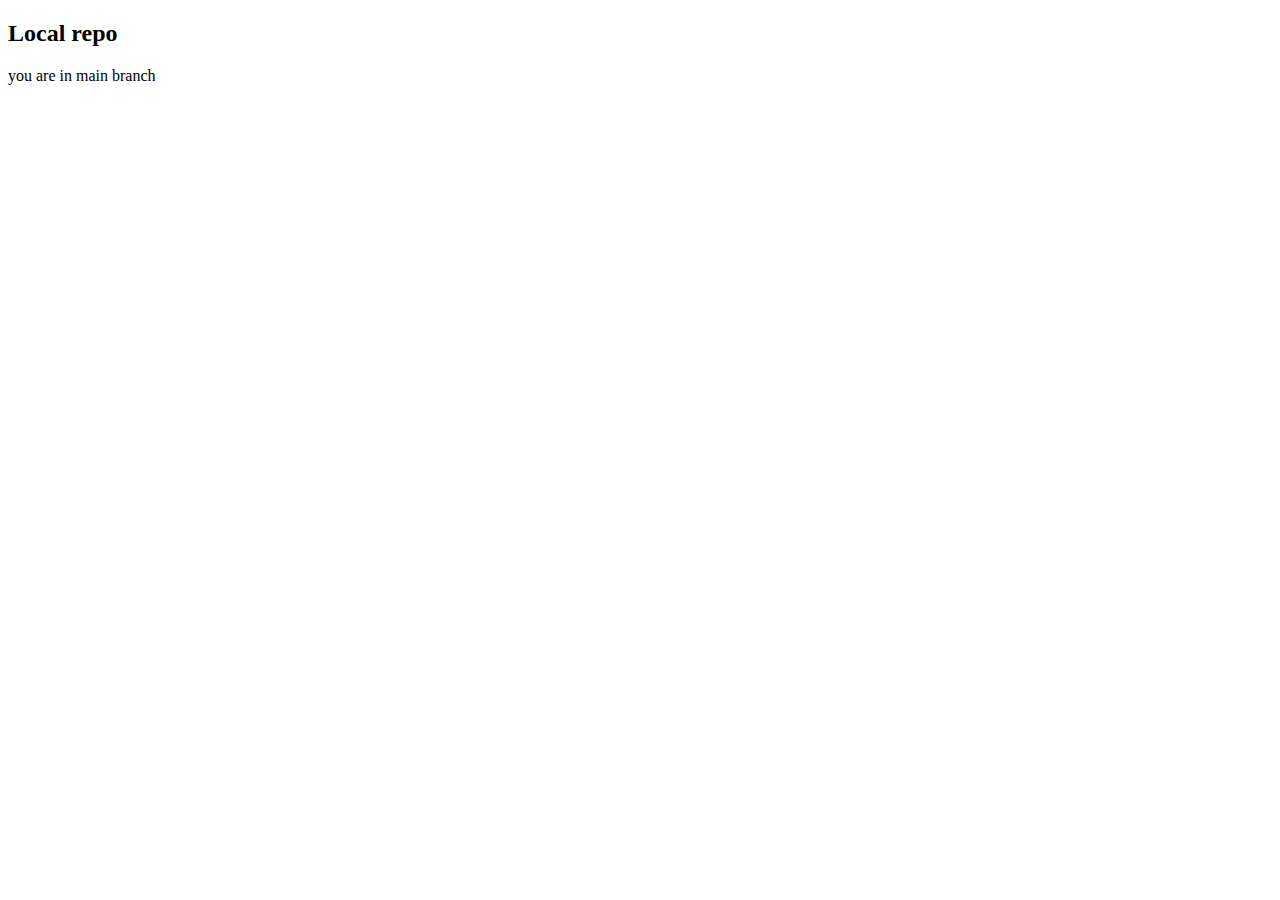
==== index.html @ 8d01f18d "paraadded" ====
<!DOCTYPE html>
<html lang="en">
<head>
    <meta charset="UTF-8">
    <meta name="viewport" content="width=<>, initial-scale=1.0">
    <title>Document</title>
</head>
<body>
    <h2>Local repo</h2>
    <p>you are in main branch</p>
</body>
</html>
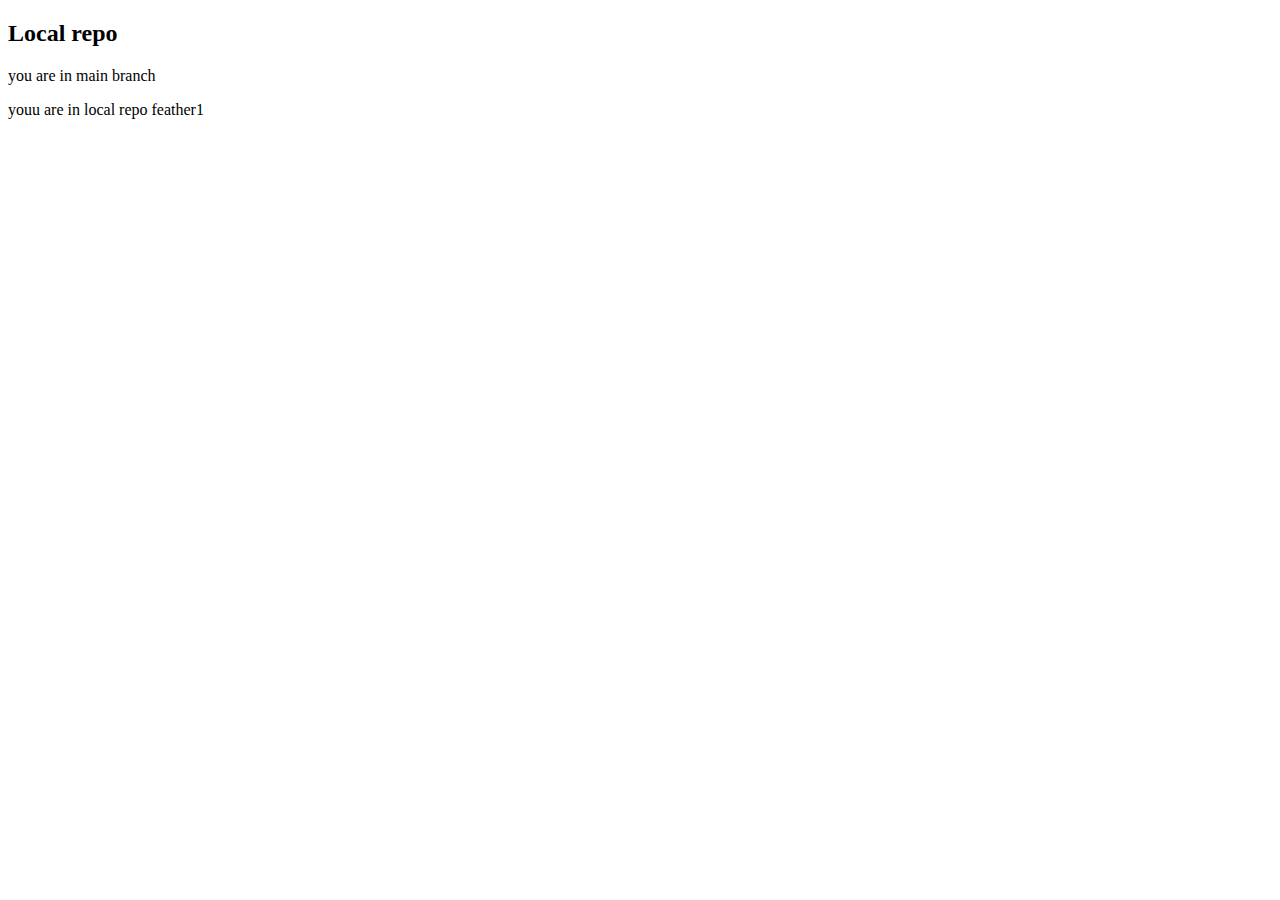
==== commit c6642dd1: "feature1 added" ====
--- a/index.html
+++ b/index.html
@@ -8,5 +8,6 @@
 <body>
     <h2>Local repo</h2>
     <p>you are in main branch</p>
+    <p> youu are in local repo feather1</p>
 </body>
 </html>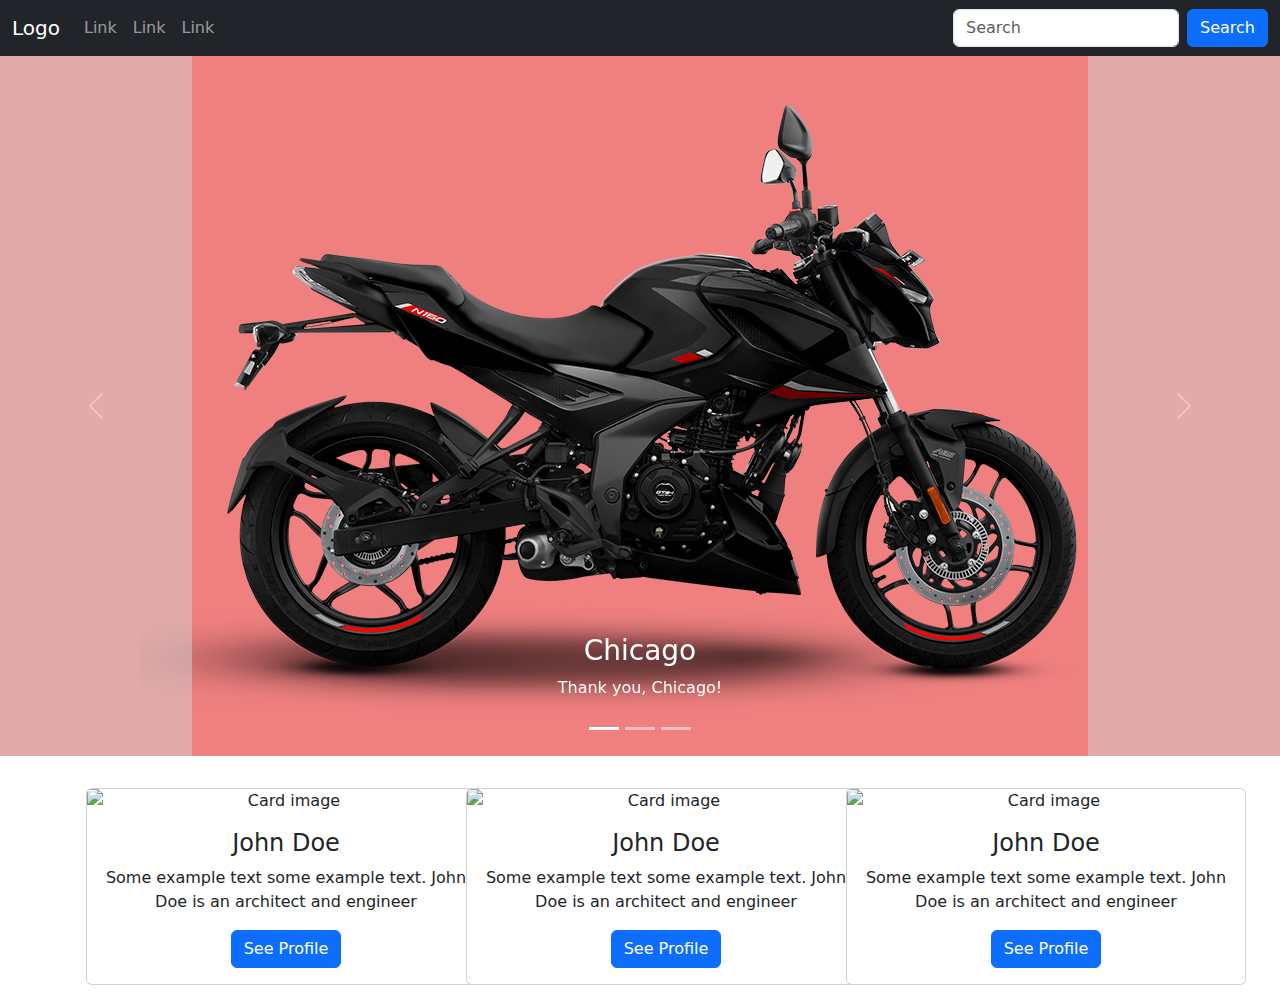
==== commit e0488e5e: "bootstarp" ====
--- a/index.html
+++ b/index.html
@@ -4,10 +4,113 @@
     <meta charset="UTF-8">
     <meta name="viewport" content="width=<>, initial-scale=1.0">
     <title>Document</title>
+    <link href="index.css" rel="stylesheet">
+    <link href="https://cdn.jsdelivr.net/npm/bootstrap@5.3.2/dist/css/bootstrap.min.css" rel="stylesheet">
 </head>
 <body>
-    <h2>Local repo</h2>
-    <p>you are in main branch</p>
-    <p> youu are in local repo feather1</p>
+    <nav class="navbar navbar-expand-sm navbar-dark bg-dark">
+        <div class="container-fluid">
+          <a class="navbar-brand" href="javascript:void(0)">Logo</a>
+          <button class="navbar-toggler" type="button" data-bs-toggle="collapse" data-bs-target="#mynavbar">
+            <span class="navbar-toggler-icon"></span>
+          </button>
+          <div class="collapse navbar-collapse" id="mynavbar">
+            <ul class="navbar-nav me-auto">
+              <li class="nav-item">
+                <a class="nav-link" href="javascript:void(0)">Link</a>
+              </li>
+              <li class="nav-item">
+                <a class="nav-link" href="javascript:void(0)">Link</a>
+              </li>
+              <li class="nav-item">
+                <a class="nav-link" href="javascript:void(0)">Link</a>
+              </li>
+            </ul>
+            <form class="d-flex">
+              <input class="form-control me-2" type="text" placeholder="Search">
+              <button class="btn btn-primary" type="button">Search</button>
+            </form>
+          </div>
+        </div>
+      </nav>
+      <!-- Carousel -->
+<div id="demo" class="carousel slide" data-bs-ride="carousel">
+
+    <!-- Indicators/dots -->
+    <div class="carousel-indicators">
+      <button type="button" data-bs-target="#demo" data-bs-slide-to="0" class="active"></button>
+      <button type="button" data-bs-target="#demo" data-bs-slide-to="1"></button>
+      <button type="button" data-bs-target="#demo" data-bs-slide-to="2"></button>
+    </div>
+    
+    <!-- The slideshow/carousel -->
+    <div class="carousel-inner">
+      <div class="carousel-item">
+        <img src="p-n-160.png" alt="Los Angeles" style="width: 100%; max-width: 1000px;">
+        <div class="carousel-caption">
+          <h3>Los Angeles</h3>
+          <p>We had such a great time in LA!</p>
+        </div>
+      </div>
+      <div class="carousel-item active">
+        <img src="p-n-160.png" style="width: 100%; max-width: 1000px;">
+        <div class="carousel-caption">
+          <h3>Chicago</h3>
+          <p>Thank you, Chicago!</p>
+        </div> 
+      </div>
+      <div class="carousel-item">
+        <img src="p-n-160.png" style="width: 100%; max-width: 1000px;">
+        <div class="carousel-caption">
+          <h3>New York</h3>
+          <p>We love the Big Apple!</p>
+        </div>  
+      </div>
+    </div>
+    
+    <!-- Left and right controls/icons -->
+    <button class="carousel-control-prev" type="button" data-bs-target="#demo" data-bs-slide="prev">
+      <span class="carousel-control-prev-icon"></span>
+    </button>
+    <button class="carousel-control-next" type="button" data-bs-target="#demo" data-bs-slide="next">
+      <span class="carousel-control-next-icon"></span>
+    </button>
+  </div>
+    <div class="container">
+        <div class="row">
+            <div class="col-12 col-sm-6 col-xl-4 text-center mt-3 p-3">
+                <div class="card" style="width:400px">
+                    <img class="card-img-top" src="../bootstrap4/img_avatar1.png" alt="Card image" style="width:100%">
+                    <div class="card-body">
+                      <h4 class="card-title">John Doe</h4>
+                      <p class="card-text">Some example text some example text. John Doe is an architect and engineer</p>
+                      <a href="#" class="btn btn-primary">See Profile</a>
+                    </div>
+            </div>
+        </div>
+            <div class="col-12 col-sm-6 col-xl-4 text-center mt-3 p-3">
+                <div class="card" style="width:400px">
+                    <img class="card-img-top" src="../bootstrap4/img_avatar1.png" alt="Card image" style="width:100%">
+                    <div class="card-body">
+                      <h4 class="card-title">John Doe</h4>
+                      <p class="card-text">Some example text some example text. John Doe is an architect and engineer</p>
+                      <a href="#" class="btn btn-primary">See Profile</a>
+                    </div>
+            </div>
+        </div>
+            <div class="col-12 col-sm-6 col-xl-4 text-center mt-3 p-3">
+                <div class="card" style="width:400px">
+                    <img class="card-img-top" src="../bootstrap4/img_avatar1.png" alt="Card image" style="width:100%">
+                    <div class="card-body">
+                      <h4 class="card-title">John Doe</h4>
+                      <p class="card-text">Some example text some example text. John Doe is an architect and engineer</p>
+                      <a href="#" class="btn btn-primary">See Profile</a>
+                    </div>
+            </div>
+        </div>
+        
+    </div>
+</div>
+    <script src="https://cdn.jsdelivr.net/npm/bootstrap@5.3.2/dist/js/bootstrap.bundle.min.js"></script>
 </body>
 </html>--- a/index.css
+++ b/index.css
@@ -0,0 +1,16 @@
+*{
+    margin: 0;
+    padding: 0;
+}
+.carousel .carousel-item {
+    text-align: center;
+}
+.carousel .carousel-control-next {
+    background: lightgray;
+}
+.carousel .carousel-control-prev {
+    background: lightgray;
+}
+.carousel {
+    background: lightcoral;
+}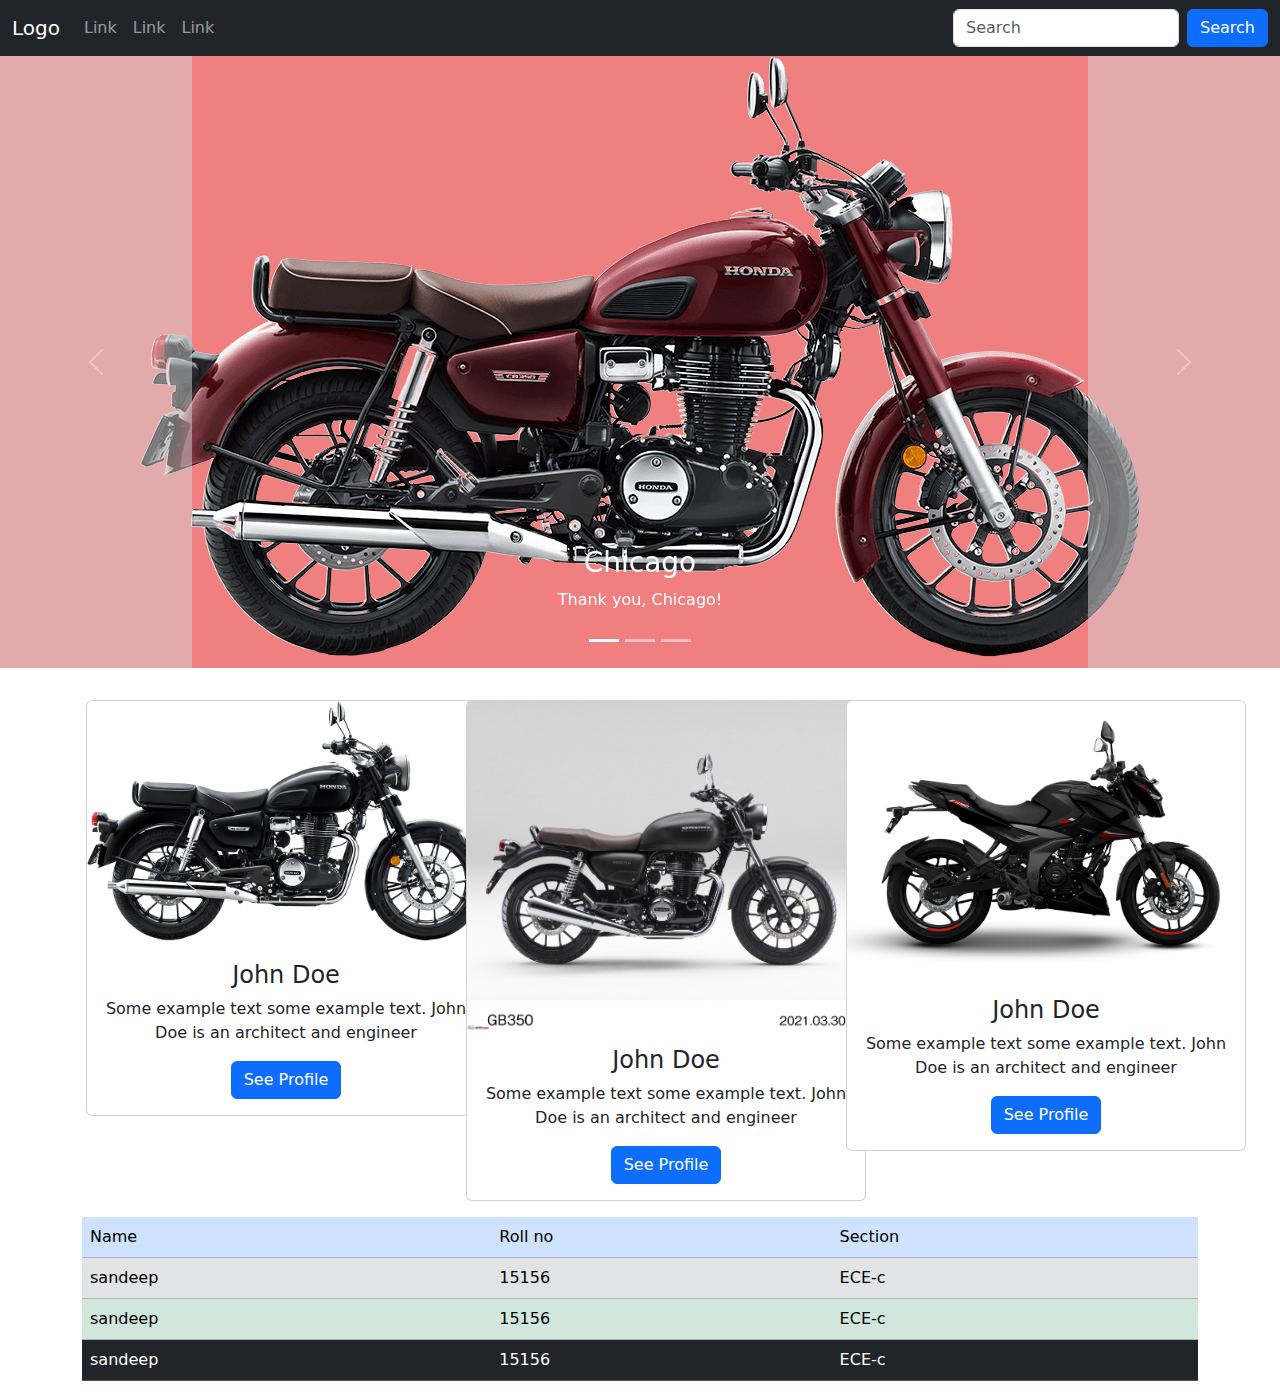
==== commit 37f38f3b: "added drop-down in serch" ====
--- a/index.html
+++ b/index.html
@@ -3,7 +3,7 @@
 <head>
     <meta charset="UTF-8">
     <meta name="viewport" content="width=<>, initial-scale=1.0">
-    <title>Document</title>
+    <title>Bike</title>
     <link href="index.css" rel="stylesheet">
     <link href="https://cdn.jsdelivr.net/npm/bootstrap@5.3.2/dist/css/bootstrap.min.css" rel="stylesheet">
 </head>
@@ -28,7 +28,12 @@
             </ul>
             <form class="d-flex">
               <input class="form-control me-2" type="text" placeholder="Search">
-              <button class="btn btn-primary" type="button">Search</button>
+              <button class="btn btn-primary" type="button" onclick=pop()>Search</button>
+              <ul>
+                <li>Documents</li>
+                <li>Presentation</li>
+                <li>Files</li>
+              </ul>
             </form>
           </div>
         </div>
@@ -46,21 +51,21 @@
     <!-- The slideshow/carousel -->
     <div class="carousel-inner">
       <div class="carousel-item">
-        <img src="p-n-160.png" alt="Los Angeles" style="width: 100%; max-width: 1000px;">
+        <img src="images/p-n-160.png" alt="Los Angeles" style="width: 100%; max-width: 1000px;">
         <div class="carousel-caption">
           <h3>Los Angeles</h3>
           <p>We had such a great time in LA!</p>
         </div>
       </div>
       <div class="carousel-item active">
-        <img src="p-n-160.png" style="width: 100%; max-width: 1000px;">
+        <img src="images/red-bike.png" style="width: 100%; max-width: 1000px;">
         <div class="carousel-caption">
           <h3>Chicago</h3>
           <p>Thank you, Chicago!</p>
         </div> 
       </div>
       <div class="carousel-item">
-        <img src="p-n-160.png" style="width: 100%; max-width: 1000px;">
+        <img src="images/black-bike.png" style="width: 100%; max-width: 1000px;">
         <div class="carousel-caption">
           <h3>New York</h3>
           <p>We love the Big Apple!</p>
@@ -80,7 +85,7 @@
         <div class="row">
             <div class="col-12 col-sm-6 col-xl-4 text-center mt-3 p-3">
                 <div class="card" style="width:400px">
-                    <img class="card-img-top" src="../bootstrap4/img_avatar1.png" alt="Card image" style="width:100%">
+                    <img class="card-img-top" src="images/black-bike.png" alt="Card image" style="width:100%">
                     <div class="card-body">
                       <h4 class="card-title">John Doe</h4>
                       <p class="card-text">Some example text some example text. John Doe is an architect and engineer</p>
@@ -90,7 +95,7 @@
         </div>
             <div class="col-12 col-sm-6 col-xl-4 text-center mt-3 p-3">
                 <div class="card" style="width:400px">
-                    <img class="card-img-top" src="../bootstrap4/img_avatar1.png" alt="Card image" style="width:100%">
+                    <img class="card-img-top" src="images/grey.jpg" alt="Card image" style="width:100%">
                     <div class="card-body">
                       <h4 class="card-title">John Doe</h4>
                       <p class="card-text">Some example text some example text. John Doe is an architect and engineer</p>
@@ -100,7 +105,7 @@
         </div>
             <div class="col-12 col-sm-6 col-xl-4 text-center mt-3 p-3">
                 <div class="card" style="width:400px">
-                    <img class="card-img-top" src="../bootstrap4/img_avatar1.png" alt="Card image" style="width:100%">
+                    <img class="card-img-top" src="images/p-n-160.png" alt="Card image" style="width:100%">
                     <div class="card-body">
                       <h4 class="card-title">John Doe</h4>
                       <p class="card-text">Some example text some example text. John Doe is an architect and engineer</p>
@@ -108,9 +113,43 @@
                     </div>
             </div>
         </div>
-        
+    </div>
+    <div class="col-12">
+          <table class="table table-hover">
+            <thead>
+              <tr class="table-primary">
+                <td>Name</td>
+                <td>Roll no</td>
+                <td>Section</td>
+              </tr>
+            </thead>
+            <tbody>
+              <tr class="table-secondary">
+                <td>sandeep</td>
+                <td>15156</td>
+                <td>ECE-c</td>
+              </tr>
+              <tr class="table-success">
+                <td>sandeep</td>
+                <td>15156</td>
+                <td>ECE-c</td>
+              </tr>
+              <tr class="table-dark">
+                <td>sandeep</td>
+                <td>15156</td>
+                <td>ECE-c</td>
+              </tr>
+            </tbody>
+
+          </table>
     </div>
 </div>
     <script src="https://cdn.jsdelivr.net/npm/bootstrap@5.3.2/dist/js/bootstrap.bundle.min.js"></script>
+    <script>
+      function pop(){
+        let list = document.querySelector(".d-flex ul");
+        list.classList.toggle("display");
+      }
+    </script>
 </body>
 </html>--- a/index.css
+++ b/index.css
@@ -13,4 +13,33 @@
 }
 .carousel {
     background: lightcoral;
-}+}
+form.d-flex ul li {
+    list-style: none;
+    padding: 5px;
+    color: gray;
+}
+.d-flex {
+    position: relative;
+}
+form.d-flex ul li {
+    list-style: none;
+    padding: 5px;
+    color: gray;
+}
+form.d-flex ul {
+    height: 0px;
+    position: absolute;
+    z-index: 2;
+    background: white;
+    padding: 5px;
+    border-radius: 5px;
+    top: 47px;
+    right: -4px;
+    opacity: 0;
+    transition: opacity .2s;
+} 
+form.d-flex ul.display {
+    opacity: 1;
+    height: auto;
+};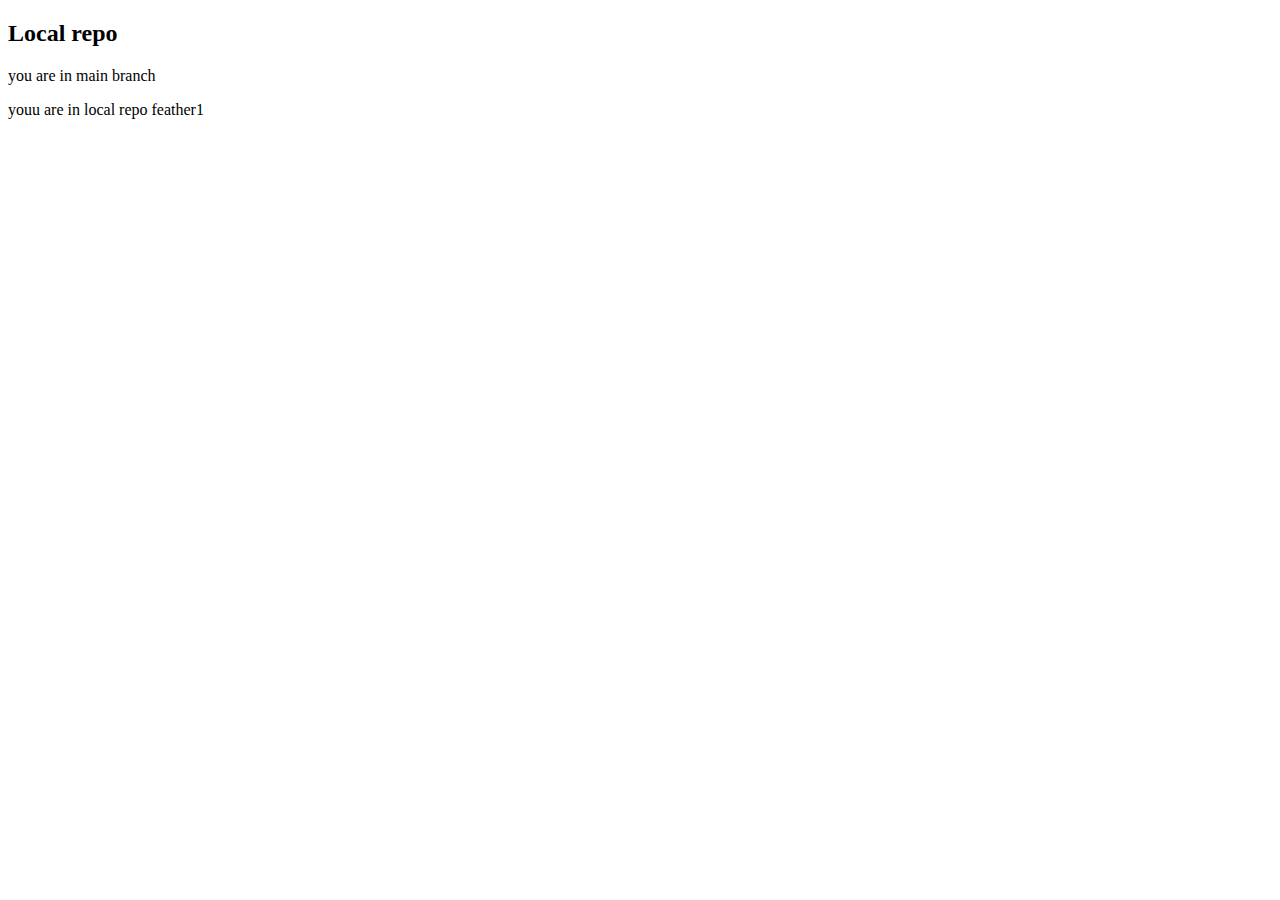
==== commit db0b310b: "pushed" ====
--- a/index.html
+++ b/index.html
@@ -3,153 +3,11 @@
 <head>
     <meta charset="UTF-8">
     <meta name="viewport" content="width=<>, initial-scale=1.0">
-    <title>Bike</title>
-    <link href="index.css" rel="stylesheet">
-    <link href="https://cdn.jsdelivr.net/npm/bootstrap@5.3.2/dist/css/bootstrap.min.css" rel="stylesheet">
+    <title>Document</title>
 </head>
 <body>
-    <nav class="navbar navbar-expand-sm navbar-dark bg-dark">
-        <div class="container-fluid">
-          <a class="navbar-brand" href="javascript:void(0)">Logo</a>
-          <button class="navbar-toggler" type="button" data-bs-toggle="collapse" data-bs-target="#mynavbar">
-            <span class="navbar-toggler-icon"></span>
-          </button>
-          <div class="collapse navbar-collapse" id="mynavbar">
-            <ul class="navbar-nav me-auto">
-              <li class="nav-item">
-                <a class="nav-link" href="javascript:void(0)">Link</a>
-              </li>
-              <li class="nav-item">
-                <a class="nav-link" href="javascript:void(0)">Link</a>
-              </li>
-              <li class="nav-item">
-                <a class="nav-link" href="javascript:void(0)">Link</a>
-              </li>
-            </ul>
-            <form class="d-flex">
-              <input class="form-control me-2" type="text" placeholder="Search">
-              <button class="btn btn-primary" type="button" onclick=pop()>Search</button>
-              <ul>
-                <li>Documents</li>
-                <li>Presentation</li>
-                <li>Files</li>
-              </ul>
-            </form>
-          </div>
-        </div>
-      </nav>
-      <!-- Carousel -->
-<div id="demo" class="carousel slide" data-bs-ride="carousel">
-
-    <!-- Indicators/dots -->
-    <div class="carousel-indicators">
-      <button type="button" data-bs-target="#demo" data-bs-slide-to="0" class="active"></button>
-      <button type="button" data-bs-target="#demo" data-bs-slide-to="1"></button>
-      <button type="button" data-bs-target="#demo" data-bs-slide-to="2"></button>
-    </div>
-    
-    <!-- The slideshow/carousel -->
-    <div class="carousel-inner">
-      <div class="carousel-item">
-        <img src="images/p-n-160.png" alt="Los Angeles" style="width: 100%; max-width: 1000px;">
-        <div class="carousel-caption">
-          <h3>Los Angeles</h3>
-          <p>We had such a great time in LA!</p>
-        </div>
-      </div>
-      <div class="carousel-item active">
-        <img src="images/red-bike.png" style="width: 100%; max-width: 1000px;">
-        <div class="carousel-caption">
-          <h3>Chicago</h3>
-          <p>Thank you, Chicago!</p>
-        </div> 
-      </div>
-      <div class="carousel-item">
-        <img src="images/black-bike.png" style="width: 100%; max-width: 1000px;">
-        <div class="carousel-caption">
-          <h3>New York</h3>
-          <p>We love the Big Apple!</p>
-        </div>  
-      </div>
-    </div>
-    
-    <!-- Left and right controls/icons -->
-    <button class="carousel-control-prev" type="button" data-bs-target="#demo" data-bs-slide="prev">
-      <span class="carousel-control-prev-icon"></span>
-    </button>
-    <button class="carousel-control-next" type="button" data-bs-target="#demo" data-bs-slide="next">
-      <span class="carousel-control-next-icon"></span>
-    </button>
-  </div>
-    <div class="container">
-        <div class="row">
-            <div class="col-12 col-sm-6 col-xl-4 text-center mt-3 p-3">
-                <div class="card" style="width:400px">
-                    <img class="card-img-top" src="images/black-bike.png" alt="Card image" style="width:100%">
-                    <div class="card-body">
-                      <h4 class="card-title">John Doe</h4>
-                      <p class="card-text">Some example text some example text. John Doe is an architect and engineer</p>
-                      <a href="#" class="btn btn-primary">See Profile</a>
-                    </div>
-            </div>
-        </div>
-            <div class="col-12 col-sm-6 col-xl-4 text-center mt-3 p-3">
-                <div class="card" style="width:400px">
-                    <img class="card-img-top" src="images/grey.jpg" alt="Card image" style="width:100%">
-                    <div class="card-body">
-                      <h4 class="card-title">John Doe</h4>
-                      <p class="card-text">Some example text some example text. John Doe is an architect and engineer</p>
-                      <a href="#" class="btn btn-primary">See Profile</a>
-                    </div>
-            </div>
-        </div>
-            <div class="col-12 col-sm-6 col-xl-4 text-center mt-3 p-3">
-                <div class="card" style="width:400px">
-                    <img class="card-img-top" src="images/p-n-160.png" alt="Card image" style="width:100%">
-                    <div class="card-body">
-                      <h4 class="card-title">John Doe</h4>
-                      <p class="card-text">Some example text some example text. John Doe is an architect and engineer</p>
-                      <a href="#" class="btn btn-primary">See Profile</a>
-                    </div>
-            </div>
-        </div>
-    </div>
-    <div class="col-12">
-          <table class="table table-hover">
-            <thead>
-              <tr class="table-primary">
-                <td>Name</td>
-                <td>Roll no</td>
-                <td>Section</td>
-              </tr>
-            </thead>
-            <tbody>
-              <tr class="table-secondary">
-                <td>sandeep</td>
-                <td>15156</td>
-                <td>ECE-c</td>
-              </tr>
-              <tr class="table-success">
-                <td>sandeep</td>
-                <td>15156</td>
-                <td>ECE-c</td>
-              </tr>
-              <tr class="table-dark">
-                <td>sandeep</td>
-                <td>15156</td>
-                <td>ECE-c</td>
-              </tr>
-            </tbody>
-
-          </table>
-    </div>
-</div>
-    <script src="https://cdn.jsdelivr.net/npm/bootstrap@5.3.2/dist/js/bootstrap.bundle.min.js"></script>
-    <script>
-      function pop(){
-        let list = document.querySelector(".d-flex ul");
-        list.classList.toggle("display");
-      }
-    </script>
+    <h2>Local repo</h2>
+    <p>you are in main branch</p>
+    <p> youu are in local repo feather1</p>
 </body>
 </html>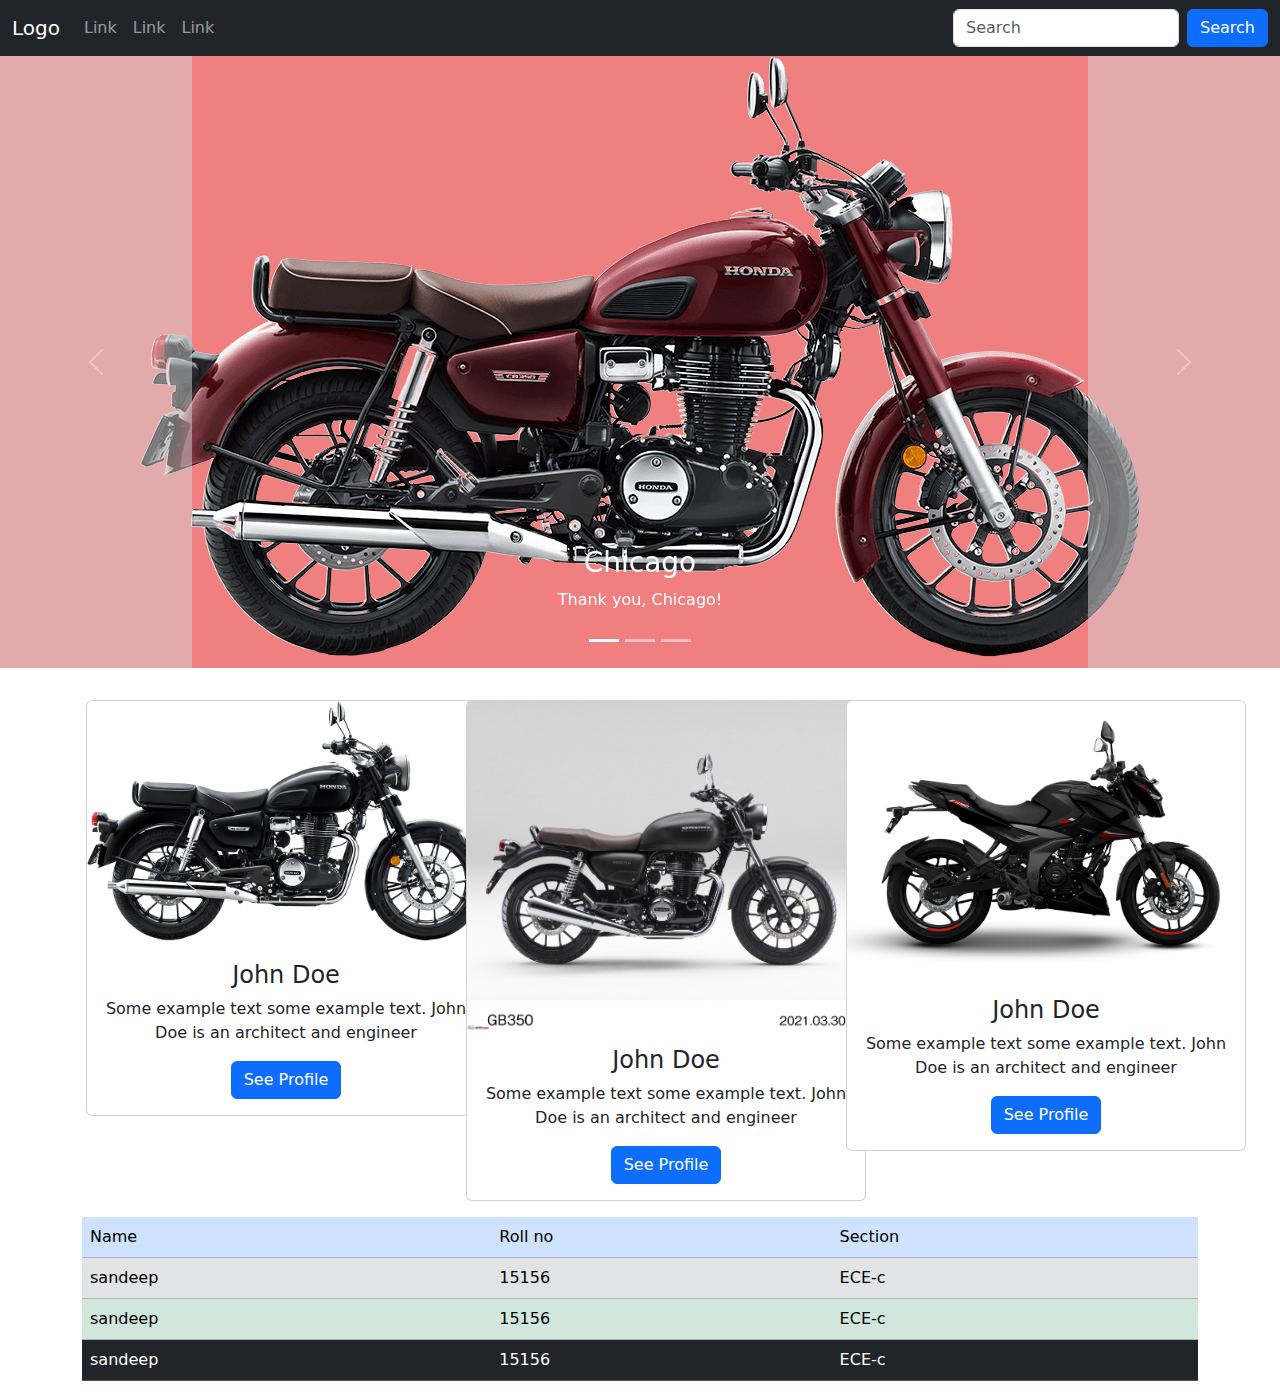
==== commit 7c526a91: "changed" ====
--- a/index.html
+++ b/index.html
@@ -3,11 +3,153 @@
 <head>
     <meta charset="UTF-8">
     <meta name="viewport" content="width=<>, initial-scale=1.0">
-    <title>Document</title>
+    <title>Bike</title>
+    <link href="index.css" rel="stylesheet">
+    <link href="https://cdn.jsdelivr.net/npm/bootstrap@5.3.2/dist/css/bootstrap.min.css" rel="stylesheet">
 </head>
 <body>
-    <h2>Local repo</h2>
-    <p>you are in main branch</p>
-    <p> youu are in local repo feather1</p>
+    <nav class="navbar navbar-expand-sm navbar-dark bg-dark">
+        <div class="container-fluid">
+          <a class="navbar-brand" href="javascript:void(0)">Logo</a>
+          <button class="navbar-toggler" type="button" data-bs-toggle="collapse" data-bs-target="#mynavbar">
+            <span class="navbar-toggler-icon"></span>
+          </button>
+          <div class="collapse navbar-collapse" id="mynavbar">
+            <ul class="navbar-nav me-auto">
+              <li class="nav-item">
+                <a class="nav-link" href="javascript:void(0)">Link</a>
+              </li>
+              <li class="nav-item">
+                <a class="nav-link" href="javascript:void(0)">Link</a>
+              </li>
+              <li class="nav-item">
+                <a class="nav-link" href="javascript:void(0)">Link</a>
+              </li>
+            </ul>
+            <form class="d-flex">
+              <input class="form-control me-2" type="text" placeholder="Search">
+              <button class="btn btn-primary" type="button" onclick=pop()>Search</button>
+              <ul>
+                <a href="https://www.youtube.com/"><li>Documents</li></a>
+                <a><li>Presentation</li></a>
+                <li>Files</li>
+              </ul>
+            </form>
+          </div>
+        </div>
+      </nav>
+      <!-- Carousel -->
+<div id="demo" class="carousel slide" data-bs-ride="carousel">
+
+    <!-- Indicators/dots -->
+    <div class="carousel-indicators">
+      <button type="button" data-bs-target="#demo" data-bs-slide-to="0" class="active"></button>
+      <button type="button" data-bs-target="#demo" data-bs-slide-to="1"></button>
+      <button type="button" data-bs-target="#demo" data-bs-slide-to="2"></button>
+    </div>
+    
+    <!-- The slideshow/carousel -->
+    <div class="carousel-inner">
+      <div class="carousel-item">
+        <img src="images/p-n-160.png" alt="Los Angeles" style="width: 100%; max-width: 1000px;">
+        <div class="carousel-caption">
+          <h3>Los Angeles</h3>
+          <p>We had such a great time in LA!</p>
+        </div>
+      </div>
+      <div class="carousel-item active">
+        <img src="images/red-bike.png" style="width: 100%; max-width: 1000px;">
+        <div class="carousel-caption">
+          <h3>Chicago</h3>
+          <p>Thank you, Chicago!</p>
+        </div> 
+      </div>
+      <div class="carousel-item">
+        <img src="images/black-bike.png" style="width: 100%; max-width: 1000px;">
+        <div class="carousel-caption">
+          <h3>New York</h3>
+          <p>We love the Big Apple!</p>
+        </div>  
+      </div>
+    </div>
+    
+    <!-- Left and right controls/icons -->
+    <button class="carousel-control-prev" type="button" data-bs-target="#demo" data-bs-slide="prev">
+      <span class="carousel-control-prev-icon"></span>
+    </button>
+    <button class="carousel-control-next" type="button" data-bs-target="#demo" data-bs-slide="next">
+      <span class="carousel-control-next-icon"></span>
+    </button>
+  </div>
+    <div class="container">
+        <div class="row">
+            <div class="col-12 col-sm-6 col-xl-4 text-center mt-3 p-3">
+                <div class="card" style="width:400px">
+                    <img class="card-img-top" src="images/black-bike.png" alt="Card image" style="width:100%">
+                    <div class="card-body">
+                      <h4 class="card-title">John Doe</h4>
+                      <p class="card-text">Some example text some example text. John Doe is an architect and engineer</p>
+                      <a href="#" class="btn btn-primary">See Profile</a>
+                    </div>
+            </div>
+        </div>
+            <div class="col-12 col-sm-6 col-xl-4 text-center mt-3 p-3">
+                <div class="card" style="width:400px">
+                    <img class="card-img-top" src="images/grey.jpg" alt="Card image" style="width:100%">
+                    <div class="card-body">
+                      <h4 class="card-title">John Doe</h4>
+                      <p class="card-text">Some example text some example text. John Doe is an architect and engineer</p>
+                      <a href="#" class="btn btn-primary">See Profile</a>
+                    </div>
+            </div>
+        </div>
+            <div class="col-12 col-sm-6 col-xl-4 text-center mt-3 p-3">
+                <div class="card" style="width:400px">
+                    <img class="card-img-top" src="images/p-n-160.png" alt="Card image" style="width:100%">
+                    <div class="card-body">
+                      <h4 class="card-title">John Doe</h4>
+                      <p class="card-text">Some example text some example text. John Doe is an architect and engineer</p>
+                      <a href="#" class="btn btn-primary">See Profile</a>
+                    </div>
+            </div>
+        </div>
+    </div>
+    <div class="col-12">
+          <table class="table table-hover">
+            <thead>
+              <tr class="table-primary">
+                <td>Name</td>
+                <td>Roll no</td>
+                <td>Section</td>
+              </tr>
+            </thead>
+            <tbody>
+              <tr class="table-secondary">
+                <td>sandeep</td>
+                <td>15156</td>
+                <td>ECE-c</td>
+              </tr>
+              <tr class="table-success">
+                <td>sandeep</td>
+                <td>15156</td>
+                <td>ECE-c</td>
+              </tr>
+              <tr class="table-dark">
+                <td>sandeep</td>
+                <td>15156</td>
+                <td>ECE-c</td>
+              </tr>
+            </tbody>
+
+          </table>
+    </div>
+</div>
+    <script src="https://cdn.jsdelivr.net/npm/bootstrap@5.3.2/dist/js/bootstrap.bundle.min.js"></script>
+    <script>
+      function pop(){
+        let list = document.querySelector(".d-flex ul");
+        list.classList.toggle("display");
+      }
+    </script>
 </body>
 </html>--- a/index.css
+++ b/index.css
@@ -0,0 +1,45 @@
+*{
+    margin: 0;
+    padding: 0;
+}
+.carousel .carousel-item {
+    text-align: center;
+}
+.carousel .carousel-control-next {
+    background: lightgray;
+}
+.carousel .carousel-control-prev {
+    background: lightgray;
+}
+.carousel {
+    background: lightcoral;
+}
+form.d-flex ul li {
+    list-style: none;
+    padding: 5px;
+    color: gray;
+}
+.d-flex {
+    position: relative;
+}
+form.d-flex ul li {
+    list-style: none;
+    padding: 5px;
+    color: gray;
+}
+form.d-flex ul {
+    height: 0px;
+    position: absolute;
+    z-index: 2;
+    background: white;
+    padding: 5px;
+    border-radius: 5px;
+    top: 47px;
+    right: -4px;
+    opacity: 0;
+    transition: opacity .2s;
+} 
+form.d-flex ul.display {
+    opacity: 1;
+    height: auto;
+};